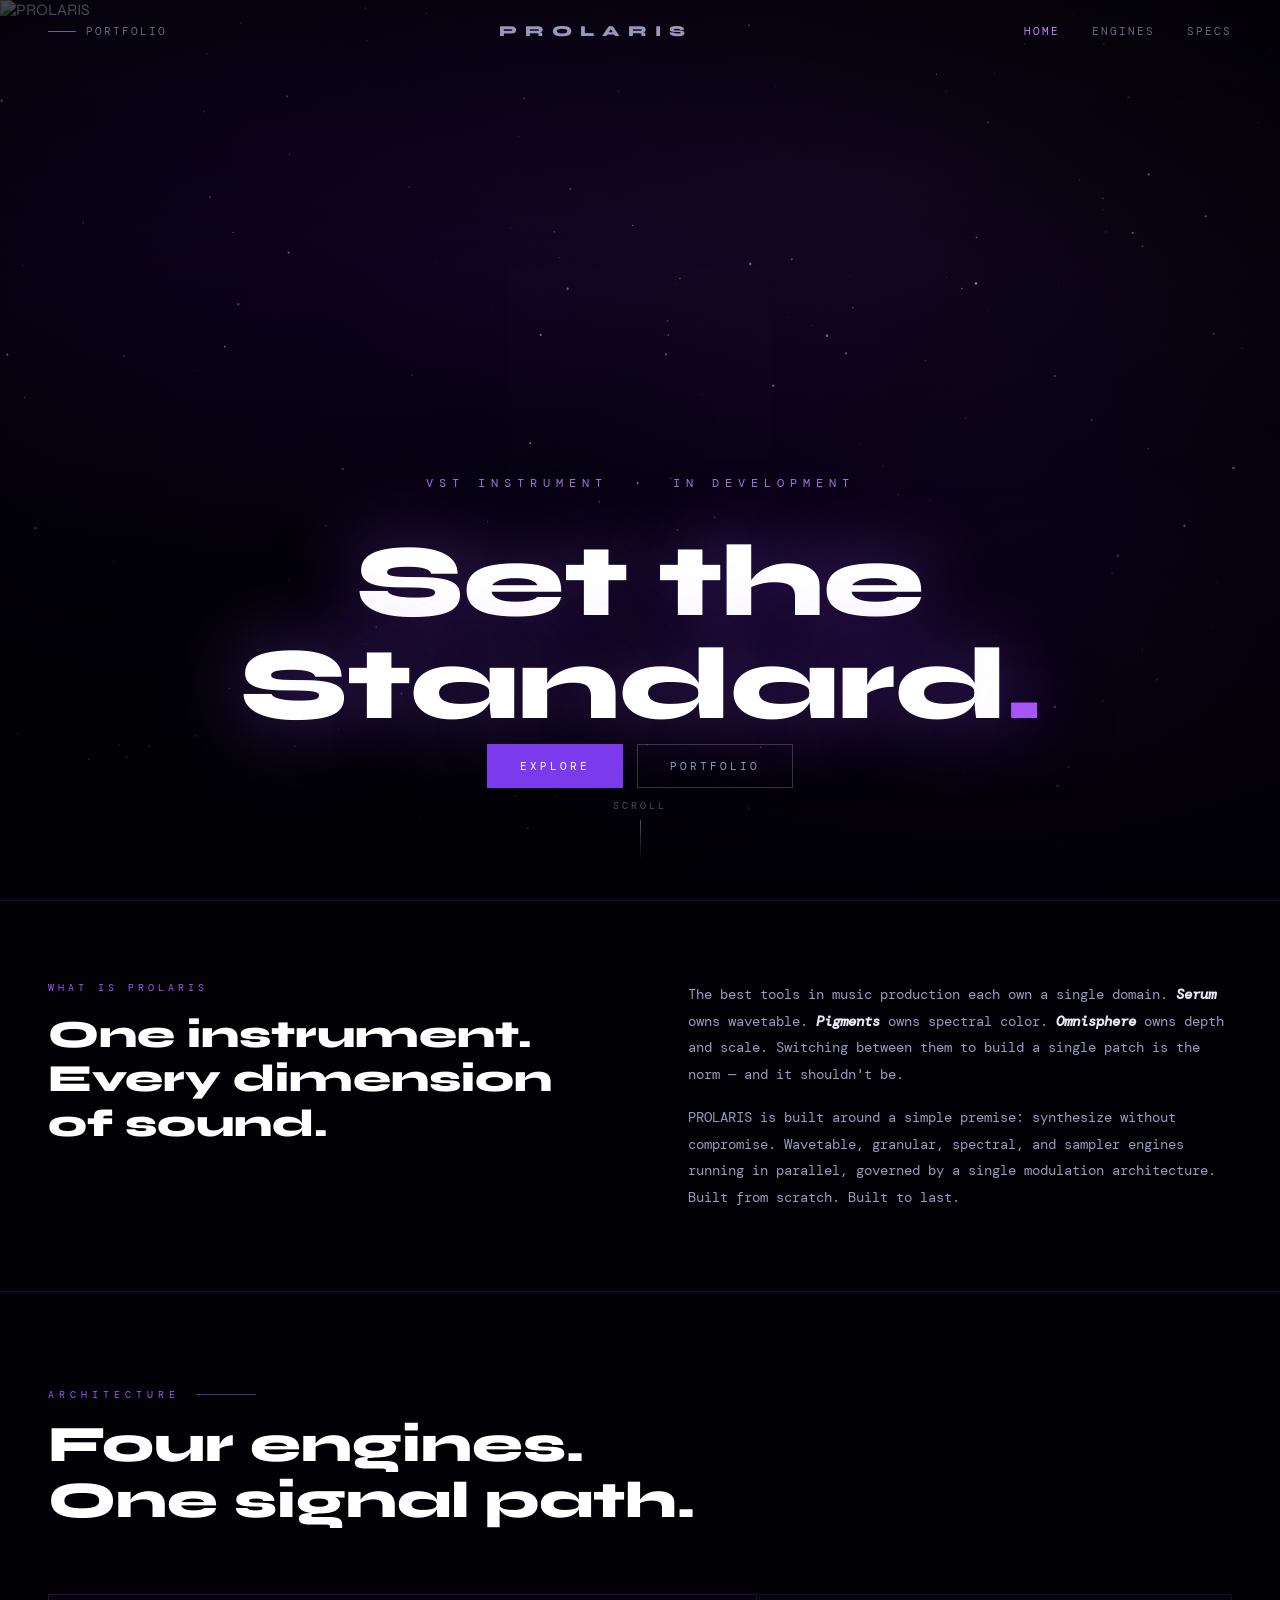
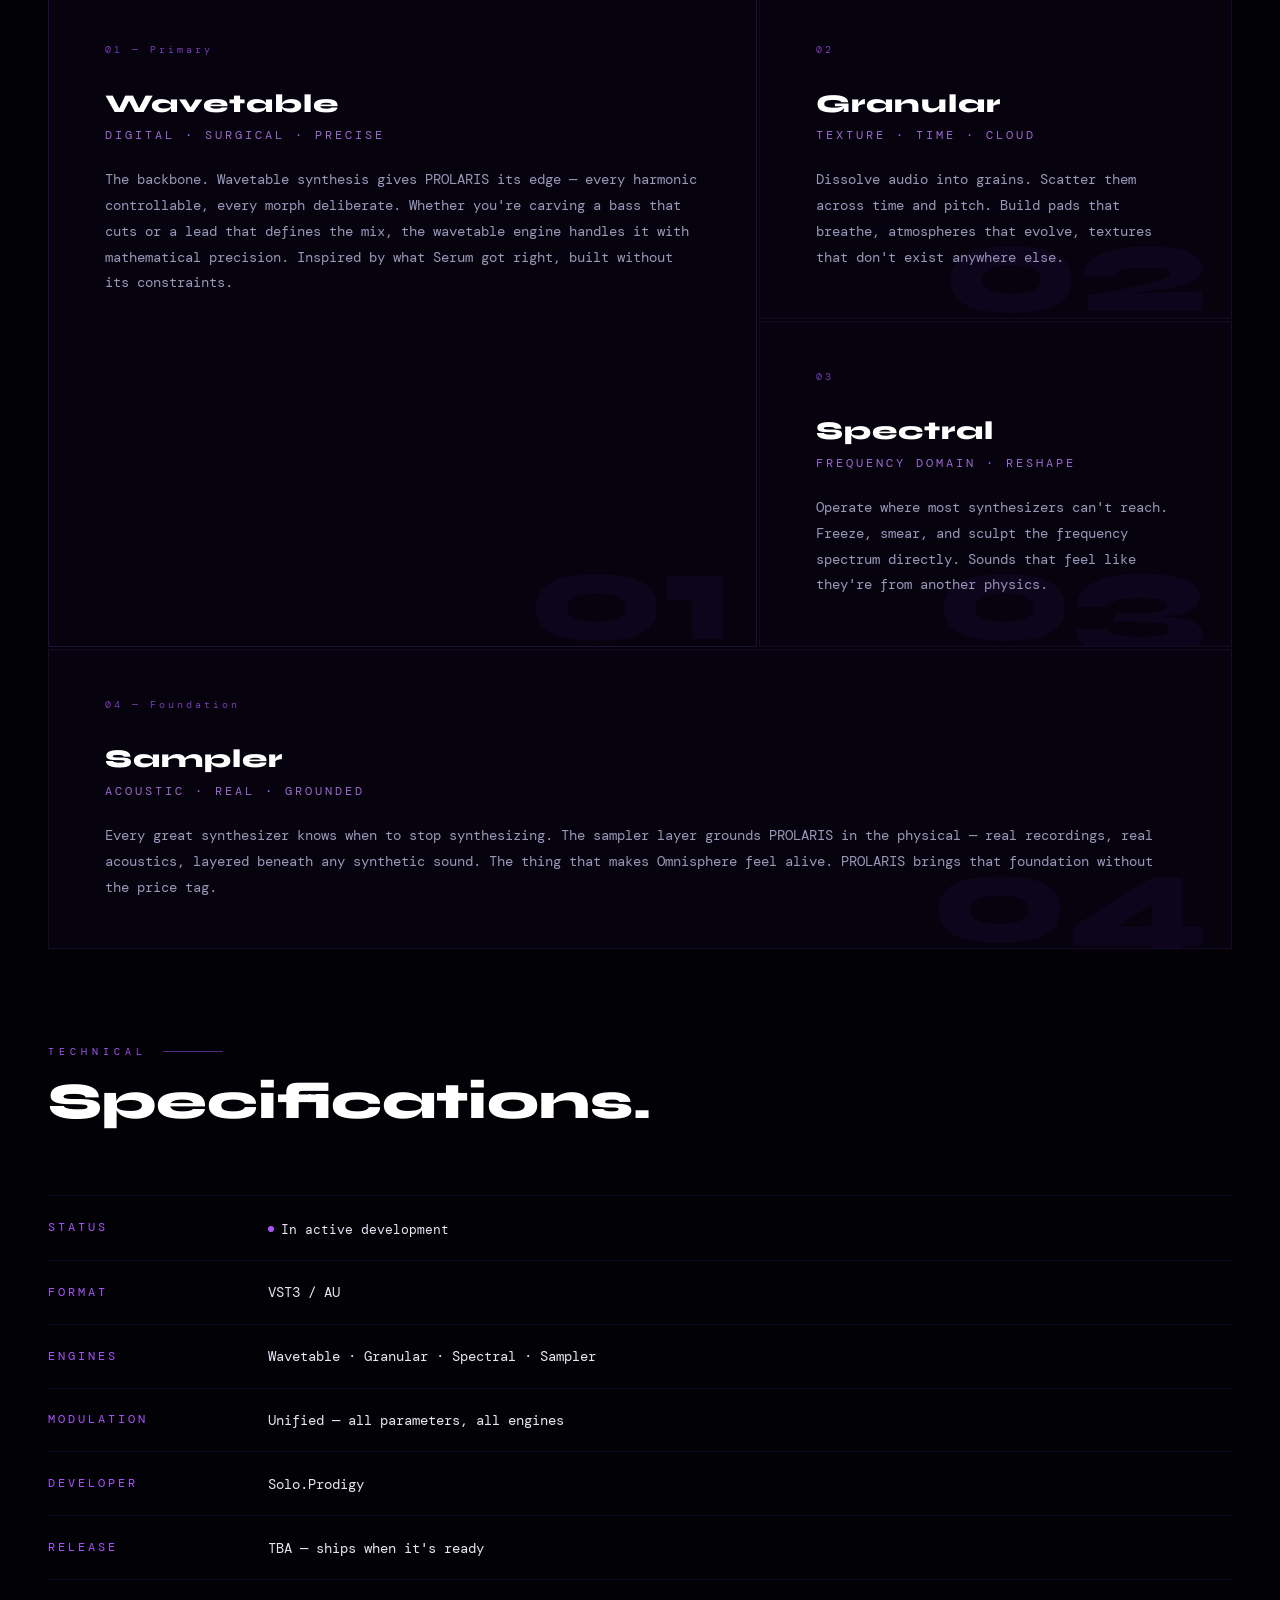
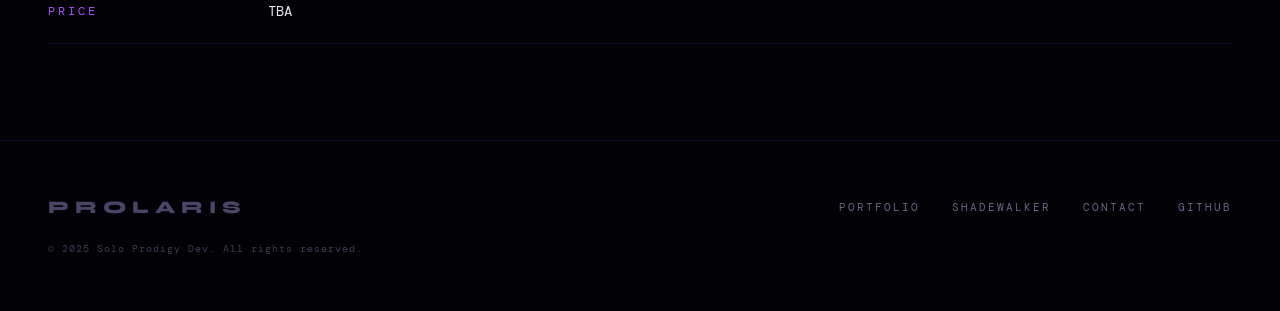
==== prolaris/index.html @ ad8fd1d8 "Create index.html" ====
<!DOCTYPE html>
<html lang="en">
<head>
    <meta charset="UTF-8">
    <meta name="viewport" content="width=device-width, initial-scale=1.0">
    <title>PROLARIS – Set the Standard.</title>
    <link rel="icon" type="image/png" href="splash.png">
    <link rel="preconnect" href="https://fonts.googleapis.com">
    <link rel="preconnect" href="https://fonts.gstatic.com" crossorigin>
    <link href="https://fonts.googleapis.com/css2?family=Syne:wght@400;600;700;800&family=DM+Mono:ital,wght@0,400;0,500;1,400&display=swap" rel="stylesheet">
    <style>
        :root {
            --void:     #020106;
            --chrome:   #d4d4e8;
            --chrome-2: #9898b8;
            --purple:   #7c3aed;
            --purple-hi:#a855f7;
            --flare:    #c084fc;
            --dim:      #4a4466;
            --text:     #e8e4f4;
            --muted:    #6b6488;
        }
        * { margin: 0; padding: 0; box-sizing: border-box; }
        html { scroll-behavior: smooth; }
        body {
            background: var(--void);
            color: var(--text);
            font-family: 'Syne', sans-serif;
            overflow-x: hidden;
            cursor: crosshair;
        }
        a, button { cursor: pointer; }

        #bg-canvas { position: fixed; inset: 0; z-index: 0; pointer-events: none; }

        .void-nebula {
            position: fixed; inset: 0; z-index: 0; pointer-events: none;
            background:
                radial-gradient(ellipse 60% 50% at 20% 15%, rgba(90,20,180,0.18) 0%, transparent 100%),
                radial-gradient(ellipse 40% 60% at 80% 80%, rgba(110,30,200,0.14) 0%, transparent 100%),
                radial-gradient(ellipse 80% 40% at 50% 50%, rgba(40,10,100,0.08) 0%, transparent 100%),
                radial-gradient(ellipse 50% 35% at 70% 20%, rgba(180,80,255,0.10) 0%, transparent 100%);
            animation: voidShift 30s ease-in-out infinite alternate;
        }
        @keyframes voidShift {
            0%   { opacity: 0.7; transform: scale(1); }
            100% { opacity: 1;   transform: scale(1.04); }
        }

        .grain {
            position: fixed; inset: 0; z-index: 0; pointer-events: none; opacity: 0.025;
            background-image: repeating-linear-gradient(0deg, rgba(255,255,255,0.04) 0px, rgba(255,255,255,0.04) 1px, transparent 1px, transparent 3px);
        }

        .content { position: relative; z-index: 1; }

        /* NAV */
        nav {
            position: fixed; top: 0; left: 0; right: 0; z-index: 1000;
            border-bottom: 1px solid transparent;
            transition: border-color 0.4s, background 0.4s;
        }
        nav.scrolled {
            background: rgba(2,1,6,0.96);
            border-color: rgba(124,58,237,0.2);
            backdrop-filter: blur(20px);
        }
        .nav-inner {
            max-width: 1400px; margin: 0 auto; padding: 22px 48px;
            display: flex; justify-content: space-between; align-items: center;
        }
        .nav-back {
            font-family: 'DM Mono', monospace; font-size: 11px;
            letter-spacing: 2px; text-transform: uppercase;
            color: var(--muted); text-decoration: none;
            display: flex; align-items: center; gap: 10px; transition: color 0.3s;
        }
        .nav-back::before { content: ''; width: 28px; height: 1px; background: currentColor; transition: width 0.3s; }
        .nav-back:hover { color: var(--chrome); }
        .nav-back:hover::before { width: 40px; }
        .nav-wordmark {
            font-family: 'Syne', sans-serif; font-size: 0.95rem; font-weight: 800;
            letter-spacing: 8px; text-transform: uppercase; color: var(--chrome-2);
        }
        .nav-links { display: flex; gap: 2rem; }
        .nav-links a {
            font-family: 'DM Mono', monospace; font-size: 11px; letter-spacing: 2px;
            text-transform: uppercase; color: var(--muted); text-decoration: none; transition: color 0.3s;
        }
        .nav-links a:hover, .nav-links a.active { color: var(--flare); }

        /* HERO */
        #home {
            min-height: 100vh; position: relative;
            display: flex; flex-direction: column;
            align-items: center; justify-content: flex-end;
            overflow: hidden; padding-bottom: 7rem;
        }
        .hero-bg { position: absolute; inset: 0; z-index: 1; }
        .hero-bg img {
            width: 100%; height: 100%;
            object-fit: cover; object-position: center 30%;
            opacity: 0.88; animation: heroBreathe 10s ease-in-out infinite;
        }
        @keyframes heroBreathe {
            0%, 100% { transform: scale(1); }
            50%       { transform: scale(1.025); }
        }
        .hero-vignette {
            position: absolute; inset: 0; z-index: 2;
            background:
                linear-gradient(to bottom, rgba(2,1,6,0.55) 0%, transparent 30%, transparent 55%, rgba(2,1,6,0.98) 100%),
                linear-gradient(to right, rgba(2,1,6,0.3) 0%, transparent 40%, transparent 60%, rgba(2,1,6,0.3) 100%);
        }
        .hero-text {
            position: relative; z-index: 3;
            text-align: center; width: 100%; padding: 0 40px;
        }
        .hero-slogan {
            font-size: clamp(3.5rem, 8vw, 7.5rem);
            font-weight: 800; letter-spacing: -1px; line-height: 1;
            color: #fff; margin-bottom: 0.5rem;
            text-shadow: 0 0 80px rgba(160,80,255,0.5);
        }
        .hero-slogan .period { color: var(--purple-hi); }
        .hero-sub {
            font-family: 'DM Mono', monospace; font-size: 0.78rem;
            letter-spacing: 6px; color: var(--flare); text-transform: uppercase;
            margin-bottom: 2.5rem; opacity: 0.85;
        }
        .hero-cta-row { display: flex; gap: 14px; justify-content: center; }
        .cta {
            font-family: 'DM Mono', monospace; font-size: 11px;
            letter-spacing: 3px; text-transform: uppercase; text-decoration: none;
            padding: 14px 32px; border: 1px solid; transition: all 0.3s ease; display: inline-block;
        }
        .cta-primary { background: var(--purple); border-color: var(--purple); color: #fff; }
        .cta-primary:hover {
            background: var(--purple-hi); border-color: var(--purple-hi);
            box-shadow: 0 0 40px rgba(168,85,247,0.5); transform: translateY(-2px);
        }
        .cta-ghost { background: transparent; border-color: rgba(255,255,255,0.2); color: var(--chrome-2); }
        .cta-ghost:hover { border-color: var(--flare); color: var(--flare); transform: translateY(-2px); }

        .scroll-hint {
            position: absolute; bottom: 2.5rem; left: 50%; transform: translateX(-50%);
            z-index: 3; display: flex; flex-direction: column; align-items: center; gap: 8px;
            cursor: pointer; opacity: 0.5; transition: opacity 0.3s;
        }
        .scroll-hint:hover { opacity: 0.9; }
        .scroll-hint span {
            font-family: 'DM Mono', monospace; font-size: 10px;
            letter-spacing: 3px; text-transform: uppercase; color: var(--chrome-2);
        }
        .scroll-line {
            width: 1px; height: 40px;
            background: linear-gradient(to bottom, var(--flare), transparent);
            animation: scrollDrop 2s ease-in-out infinite;
        }
        @keyframes scrollDrop {
            0%   { transform: scaleY(0); transform-origin: top; opacity: 1; }
            50%  { transform: scaleY(1); transform-origin: top; opacity: 1; }
            51%  { transform-origin: bottom; }
            100% { transform: scaleY(0); transform-origin: bottom; opacity: 0; }
        }

        /* INTRO */
        .intro-strip {
            border-top: 1px solid rgba(124,58,237,0.2);
            border-bottom: 1px solid rgba(124,58,237,0.2);
            padding: 5rem 48px;
            display: grid; grid-template-columns: 1fr 1fr; gap: 6rem;
            max-width: 1400px; margin: 0 auto;
        }
        .intro-label {
            font-family: 'DM Mono', monospace; font-size: 10px;
            letter-spacing: 4px; text-transform: uppercase; color: var(--purple-hi); margin-bottom: 1.2rem;
        }
        .intro-heading { font-size: 2.4rem; font-weight: 800; line-height: 1.15; color: #fff; margin-bottom: 1.5rem; }
        .intro-body { font-family: 'DM Mono', monospace; font-size: 0.88rem; line-height: 1.9; color: var(--chrome-2); }
        .intro-body + .intro-body { margin-top: 1rem; }
        .intro-body strong { color: var(--text); font-style: italic; }

        /* ENGINES */
        #engines { padding: 6rem 48px; max-width: 1400px; margin: 0 auto; }

        .section-eyebrow {
            font-family: 'DM Mono', monospace; font-size: 10px; letter-spacing: 5px;
            text-transform: uppercase; color: var(--purple-hi); margin-bottom: 1rem;
            display: flex; align-items: center; gap: 1rem;
        }
        .section-eyebrow::after {
            content: ''; flex: 1; max-width: 60px; height: 1px; background: var(--purple-hi); opacity: 0.5;
        }
        .section-big-title {
            font-size: clamp(2rem, 4vw, 3.5rem); font-weight: 800;
            color: #fff; margin-bottom: 4rem; line-height: 1.1;
        }

        .engines-layout {
            display: grid;
            grid-template-columns: 1.5fr 1fr;
            grid-template-rows: auto auto;
            gap: 2px;
        }
        .engine-card {
            background: rgba(10,5,22,0.6);
            border: 1px solid rgba(124,58,237,0.12);
            padding: 3rem 3.5rem; position: relative; overflow: hidden;
            transition: border-color 0.4s, background 0.4s;
        }
        .engine-card::before {
            content: ''; position: absolute; bottom: 0; left: 0;
            width: 0; height: 2px;
            background: linear-gradient(90deg, var(--purple), var(--flare));
            transition: width 0.5s ease;
        }
        .engine-card:hover::before { width: 100%; }
        .engine-card:hover { border-color: rgba(124,58,237,0.35); background: rgba(18,8,40,0.75); }
        .engine-card.span-2 { grid-column: span 2; }
        .engine-card.featured { grid-row: span 2; border-color: rgba(124,58,237,0.22); }
        .engine-num {
            font-family: 'DM Mono', monospace; font-size: 0.65rem; letter-spacing: 3px;
            color: var(--purple-hi); margin-bottom: 2rem; opacity: 0.7;
        }
        .engine-name { font-size: 1.6rem; font-weight: 800; color: #fff; margin-bottom: 0.6rem; letter-spacing: 1px; }
        .engine-type {
            font-family: 'DM Mono', monospace; font-size: 0.72rem; letter-spacing: 3px;
            text-transform: uppercase; color: var(--flare); margin-bottom: 1.5rem; opacity: 0.8;
        }
        .engine-desc { font-family: 'DM Mono', monospace; font-size: 0.85rem; line-height: 1.9; color: var(--chrome-2); }
        .engine-big-num {
            position: absolute; bottom: -1rem; right: 1.5rem;
            font-size: 8rem; font-weight: 800; color: rgba(124,58,237,0.06);
            line-height: 1; pointer-events: none; user-select: none;
        }

        /* SPECS */
        .spec-section { padding: 0 48px 6rem; max-width: 1400px; margin: 0 auto; }
        .spec-table { width: 100%; border-collapse: collapse; margin-top: 3rem; }
        .spec-table tr {
            border-bottom: 1px solid rgba(124,58,237,0.12);
            transition: background 0.2s;
        }
        .spec-table tr:first-child { border-top: 1px solid rgba(124,58,237,0.12); }
        .spec-table tr:hover { background: rgba(124,58,237,0.05); }
        .spec-table td { padding: 1.4rem 0; vertical-align: middle; }
        .spec-table td:first-child {
            font-family: 'DM Mono', monospace; font-size: 0.72rem;
            letter-spacing: 3px; text-transform: uppercase; color: var(--purple-hi); width: 220px;
        }
        .spec-table td:last-child { font-family: 'DM Mono', monospace; font-size: 0.88rem; color: var(--text); }
        .status-badge { display: inline-flex; align-items: center; gap: 7px; font-family: 'DM Mono', monospace; font-size: 0.82rem; }
        .status-dot {
            width: 6px; height: 6px; border-radius: 50%; background: var(--purple-hi);
            animation: statusPulse 2s ease-in-out infinite;
        }
        @keyframes statusPulse {
            0%, 100% { opacity: 1; box-shadow: 0 0 0 0 rgba(168,85,247,0.6); }
            50%       { opacity: 0.7; box-shadow: 0 0 0 5px rgba(168,85,247,0); }
        }

        /* FOOTER */
        footer {
            border-top: 1px solid rgba(124,58,237,0.15);
            padding: 3.5rem 48px;
            display: flex; justify-content: space-between; align-items: center;
            flex-wrap: wrap; gap: 1.5rem;
        }
        .footer-left { font-size: 1.1rem; font-weight: 800; letter-spacing: 6px; color: var(--dim); }
        .footer-links { display: flex; gap: 2rem; }
        .footer-links a {
            font-family: 'DM Mono', monospace; font-size: 11px; letter-spacing: 2px;
            text-transform: uppercase; color: var(--muted); text-decoration: none; transition: color 0.3s;
        }
        .footer-links a:hover { color: var(--flare); }
        .footer-copy { font-family: 'DM Mono', monospace; font-size: 10px; letter-spacing: 1px; color: var(--muted); width: 100%; opacity: 0.6; }

        @media (max-width: 900px) {
            .nav-inner { padding: 18px 24px; }
            .intro-strip { grid-template-columns: 1fr; gap: 3rem; padding: 4rem 24px; }
            #engines { padding: 4rem 24px; }
            .engines-layout { grid-template-columns: 1fr; }
            .engine-card.featured { grid-row: auto; }
            .engine-card.span-2 { grid-column: auto; }
            .spec-section { padding: 0 24px 4rem; }
            footer { padding: 2.5rem 24px; flex-direction: column; align-items: flex-start; }
            .hero-text { padding: 0 24px; }
        }
        @media (max-width: 600px) {
            .nav-links { display: none; }
            .hero-slogan { font-size: 2.8rem; }
        }
    </style>
</head>
<body>

<canvas id="bg-canvas"></canvas>
<div class="void-nebula"></div>
<div class="grain"></div>

<div class="content">

    <nav id="nav">
        <div class="nav-inner">
            <a href="../index.html" class="nav-back">Portfolio</a>
            <div class="nav-wordmark">Prolaris</div>
            <div class="nav-links">
                <a href="#home"    class="active" onclick="goTo('home');    return false;">Home</a>
                <a href="#engines"              onclick="goTo('engines'); return false;">Engines</a>
                <a href="#specs"                onclick="goTo('specs');   return false;">Specs</a>
            </div>
        </div>
    </nav>

    <section id="home">
        <div class="hero-bg">
            <img src="splash.png" alt="PROLARIS">
        </div>
        <div class="hero-vignette"></div>
        <div class="hero-text">
            <p class="hero-sub">VST Instrument &nbsp;&middot;&nbsp; In Development</p>
            <h1 class="hero-slogan">Set the Standard<span class="period">.</span></h1>
            <div class="hero-cta-row">
                <a href="#engines" class="cta cta-primary" onclick="goTo('engines'); return false;">Explore</a>
                <a href="../index.html" class="cta cta-ghost">Portfolio</a>
            </div>
        </div>
        <div class="scroll-hint" onclick="goTo('about')">
            <span>Scroll</span>
            <div class="scroll-line"></div>
        </div>
    </section>

    <div id="about">
        <div class="intro-strip">
            <div>
                <div class="intro-label">What is PROLARIS</div>
                <h2 class="intro-heading">One instrument.<br>Every dimension of sound.</h2>
            </div>
            <div>
                <p class="intro-body">
                    The best tools in music production each own a single domain. <strong>Serum</strong> owns wavetable. <strong>Pigments</strong> owns spectral color. <strong>Omnisphere</strong> owns depth and scale. Switching between them to build a single patch is the norm &mdash; and it shouldn't be.
                </p>
                <p class="intro-body">
                    PROLARIS is built around a simple premise: synthesize without compromise. Wavetable, granular, spectral, and sampler engines running in parallel, governed by a single modulation architecture. Built from scratch. Built to last.
                </p>
            </div>
        </div>
    </div>

    <section id="engines">
        <div class="section-eyebrow">Architecture</div>
        <h2 class="section-big-title">Four engines.<br>One signal path.</h2>
        <div class="engines-layout">
            <div class="engine-card featured">
                <div class="engine-num">01 &mdash; Primary</div>
                <div class="engine-name">Wavetable</div>
                <div class="engine-type">Digital &middot; Surgical &middot; Precise</div>
                <p class="engine-desc">The backbone. Wavetable synthesis gives PROLARIS its edge &mdash; every harmonic controllable, every morph deliberate. Whether you're carving a bass that cuts or a lead that defines the mix, the wavetable engine handles it with mathematical precision. Inspired by what Serum got right, built without its constraints.</p>
                <div class="engine-big-num">01</div>
            </div>
            <div class="engine-card">
                <div class="engine-num">02</div>
                <div class="engine-name">Granular</div>
                <div class="engine-type">Texture &middot; Time &middot; Cloud</div>
                <p class="engine-desc">Dissolve audio into grains. Scatter them across time and pitch. Build pads that breathe, atmospheres that evolve, textures that don't exist anywhere else.</p>
                <div class="engine-big-num">02</div>
            </div>
            <div class="engine-card">
                <div class="engine-num">03</div>
                <div class="engine-name">Spectral</div>
                <div class="engine-type">Frequency Domain &middot; Reshape</div>
                <p class="engine-desc">Operate where most synthesizers can't reach. Freeze, smear, and sculpt the frequency spectrum directly. Sounds that feel like they're from another physics.</p>
                <div class="engine-big-num">03</div>
            </div>
            <div class="engine-card span-2">
                <div class="engine-num">04 &mdash; Foundation</div>
                <div class="engine-name">Sampler</div>
                <div class="engine-type">Acoustic &middot; Real &middot; Grounded</div>
                <p class="engine-desc">Every great synthesizer knows when to stop synthesizing. The sampler layer grounds PROLARIS in the physical &mdash; real recordings, real acoustics, layered beneath any synthetic sound. The thing that makes Omnisphere feel alive. PROLARIS brings that foundation without the price tag.</p>
                <div class="engine-big-num">04</div>
            </div>
        </div>
    </section>

    <section id="specs">
        <div class="spec-section">
            <div class="section-eyebrow">Technical</div>
            <h2 class="section-big-title">Specifications.</h2>
            <table class="spec-table">
                <tr><td>Status</td><td><div class="status-badge"><div class="status-dot"></div>In active development</div></td></tr>
                <tr><td>Format</td><td>VST3 / AU</td></tr>
                <tr><td>Engines</td><td>Wavetable &middot; Granular &middot; Spectral &middot; Sampler</td></tr>
                <tr><td>Modulation</td><td>Unified &mdash; all parameters, all engines</td></tr>
                <tr><td>Developer</td><td>Solo.Prodigy</td></tr>
                <tr><td>Release</td><td>TBA &mdash; ships when it's ready</td></tr>
                <tr><td>Price</td><td>TBA</td></tr>
            </table>
        </div>
    </section>

    <footer>
        <div class="footer-left">PROLARIS</div>
        <div class="footer-links">
            <a href="../index.html">Portfolio</a>
            <a href="../shadewalker">Shadewalker</a>
            <a href="https://beacons.ai/soloprodigy" target="_blank">Contact</a>
            <a href="https://github.com/soloprodigydev" target="_blank">GitHub</a>
        </div>
        <div class="footer-copy">&copy; 2025 Solo Prodigy Dev. All rights reserved.</div>
    </footer>

</div>

<script>
    const canvas = document.getElementById('bg-canvas');
    const ctx = canvas.getContext('2d');
    function resize() { canvas.width = window.innerWidth; canvas.height = window.innerHeight; }
    resize();
    window.addEventListener('resize', resize);

    const STARS = Array.from({ length: 220 }, () => ({
        x: Math.random(), y: Math.random(),
        r: Math.random() * 1.2 + 0.15,
        a: Math.random() * 0.6 + 0.05,
        da: (Math.random() * 0.002 + 0.0008) * (Math.random() > 0.5 ? 1 : -1),
        vy: Math.random() * 0.00006 + 0.00001,
        tint: Math.random() > 0.8
    }));

    (function tick() {
        ctx.clearRect(0, 0, canvas.width, canvas.height);
        STARS.forEach(s => {
            s.y -= s.vy;
            s.a += s.da;
            if (s.a > 0.75) s.da = -Math.abs(s.da);
            if (s.a < 0.03) s.da =  Math.abs(s.da);
            if (s.y < 0) { s.y = 1; s.x = Math.random(); }
            ctx.beginPath();
            ctx.arc(s.x * canvas.width, s.y * canvas.height, s.r, 0, Math.PI * 2);
            ctx.fillStyle = s.tint ? `rgba(192,132,252,${s.a})` : `rgba(230,225,255,${s.a})`;
            ctx.fill();
        });
        requestAnimationFrame(tick);
    })();

    window.addEventListener('scroll', () => {
        document.getElementById('nav').classList.toggle('scrolled', window.scrollY > 60);
        ['home','engines','specs'].forEach(id => {
            const el = document.getElementById(id);
            if (!el) return;
            const top = el.offsetTop - 120;
            if (window.scrollY >= top && window.scrollY < top + el.offsetHeight) {
                document.querySelectorAll('.nav-links a').forEach(a => {
                    a.classList.toggle('active', a.getAttribute('href') === '#' + id);
                });
            }
        });
    });

    function goTo(id) {
        const el = document.getElementById(id);
        if (el) el.scrollIntoView({ behavior: 'smooth', block: 'start' });
    }
</script>
</body>
</html>
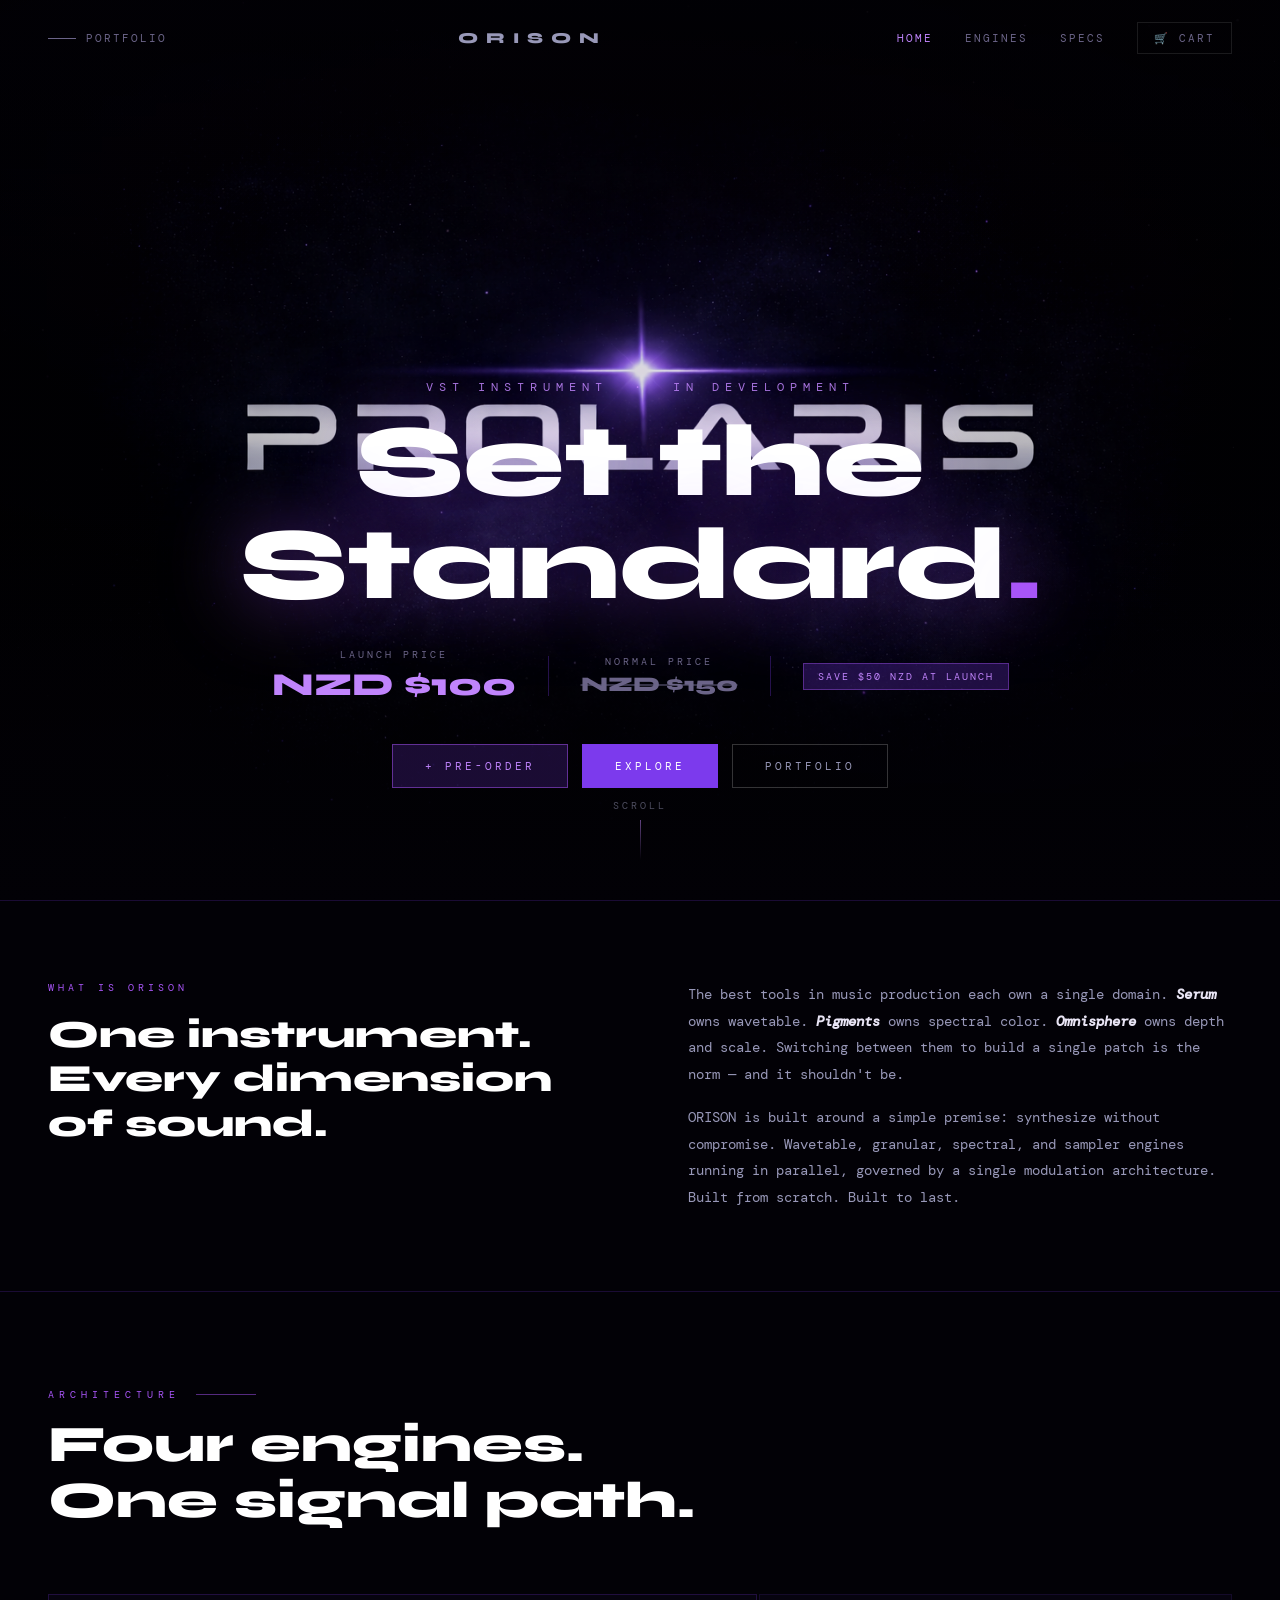
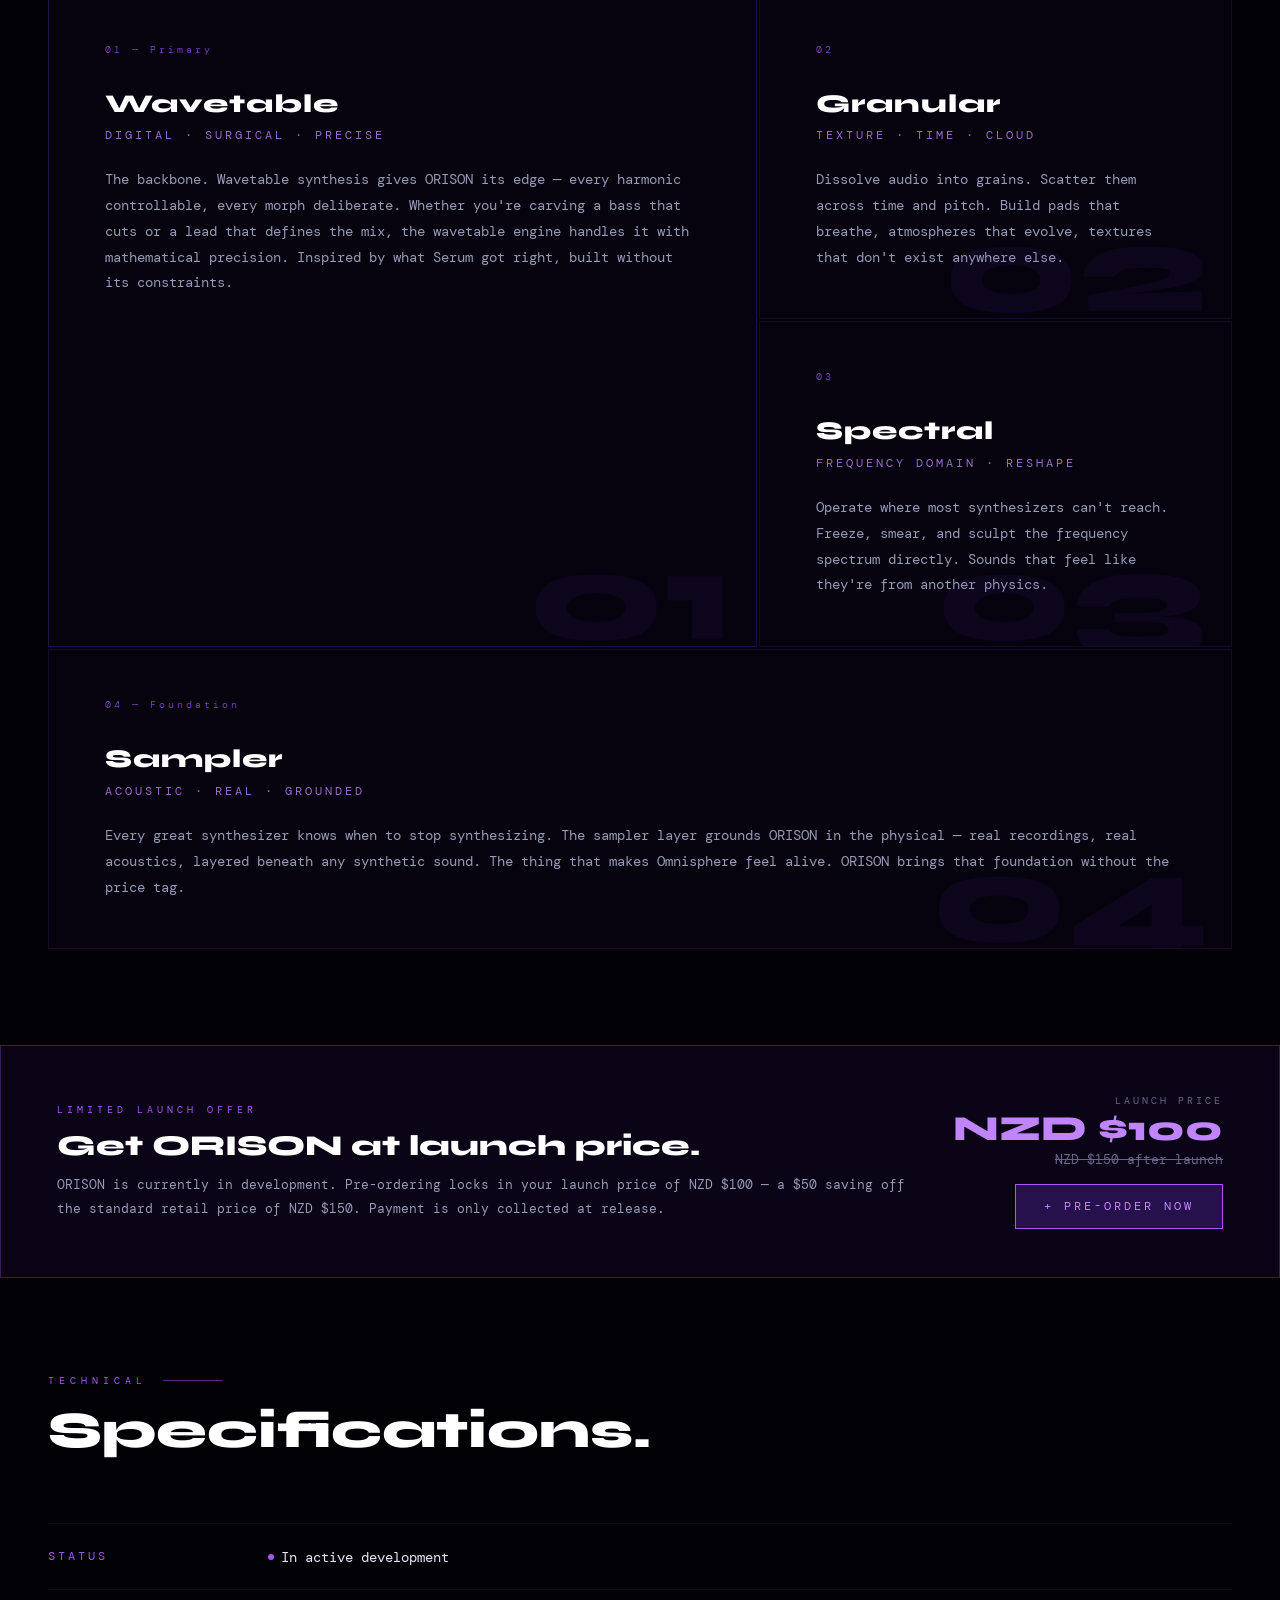
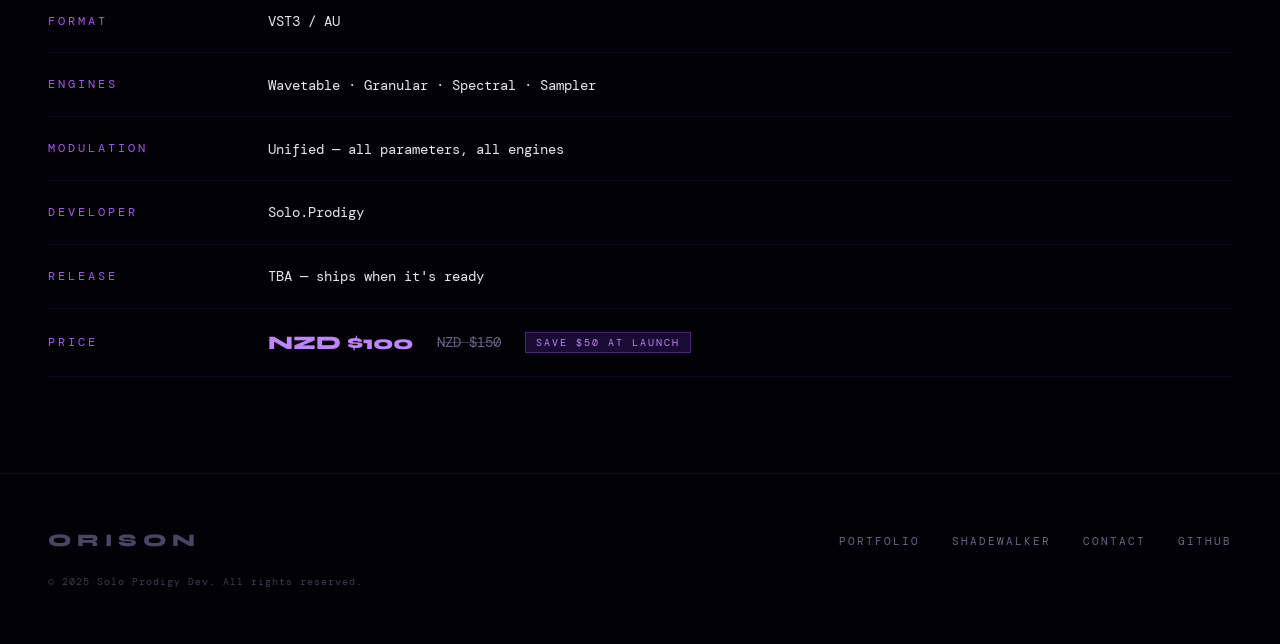
==== commit fe36a021: "Update index.html" ====
--- a/prolaris/index.html
+++ b/prolaris/index.html
@@ -3,7 +3,7 @@
 <head>
     <meta charset="UTF-8">
     <meta name="viewport" content="width=device-width, initial-scale=1.0">
-    <title>PROLARIS – Set the Standard.</title>
+    <title>ORISON – Set the Standard.</title>
     <link rel="icon" type="image/png" href="splash.png">
     <link rel="preconnect" href="https://fonts.googleapis.com">
     <link rel="preconnect" href="https://fonts.gstatic.com" crossorigin>
@@ -54,7 +54,7 @@
 
         .content { position: relative; z-index: 1; }
 
-        /* NAV */
+        /* ── NAV ── */
         nav {
             position: fixed; top: 0; left: 0; right: 0; z-index: 1000;
             border-bottom: 1px solid transparent;
@@ -82,6 +82,7 @@
             font-family: 'Syne', sans-serif; font-size: 0.95rem; font-weight: 800;
             letter-spacing: 8px; text-transform: uppercase; color: var(--chrome-2);
         }
+        .nav-right { display: flex; align-items: center; gap: 2rem; }
         .nav-links { display: flex; gap: 2rem; }
         .nav-links a {
             font-family: 'DM Mono', monospace; font-size: 11px; letter-spacing: 2px;
@@ -89,7 +90,153 @@
         }
         .nav-links a:hover, .nav-links a.active { color: var(--flare); }
 
-        /* HERO */
+        /* ── Cart button nav ── */
+        .nav-cart-btn {
+            font-family: 'DM Mono', monospace; font-size: 11px; letter-spacing: 2px;
+            text-transform: uppercase; color: var(--muted);
+            background: transparent; border: 1px solid rgba(255,255,255,0.1);
+            padding: 8px 16px; transition: all 0.3s; position: relative;
+            display: flex; align-items: center; gap: 7px;
+        }
+        .nav-cart-btn:hover { border-color: var(--flare); color: var(--flare); }
+        .nav-cart-badge {
+            position: absolute; top: -7px; right: -7px;
+            width: 17px; height: 17px; border-radius: 50%;
+            background: var(--purple-hi); font-size: 0.6rem; font-weight: 700;
+            display: none; align-items: center; justify-content: center; color: #fff;
+        }
+        .nav-cart-badge.visible { display: flex; }
+
+        /* ── Cart Overlay + Drawer ── */
+        .cart-overlay {
+            position: fixed; inset: 0; background: rgba(0,0,0,0.65);
+            z-index: 2000; opacity: 0; pointer-events: none;
+            transition: opacity 0.35s; backdrop-filter: blur(6px);
+        }
+        .cart-overlay.open { opacity: 1; pointer-events: all; }
+
+        .cart-drawer {
+            position: fixed; top: 0; right: 0;
+            width: 440px; max-width: 100vw; height: 100%;
+            background: #0a0510; border-left: 1px solid rgba(124,58,237,0.2);
+            z-index: 2001; transform: translateX(100%);
+            transition: transform 0.4s cubic-bezier(0.4,0,0.2,1);
+            display: flex; flex-direction: column;
+        }
+        .cart-drawer.open { transform: translateX(0); }
+
+        .cart-head {
+            padding: 1.8rem 2rem; border-bottom: 1px solid rgba(124,58,237,0.15);
+            display: flex; justify-content: space-between; align-items: center;
+        }
+        .cart-head h2 {
+            font-family: 'Syne', sans-serif; font-size: 1rem; font-weight: 800;
+            letter-spacing: 5px; text-transform: uppercase; color: var(--chrome);
+        }
+        .cart-close {
+            background: none; border: none; color: var(--muted);
+            font-size: 1.4rem; line-height: 1; transition: color 0.2s;
+        }
+        .cart-close:hover { color: var(--chrome); }
+
+        .cart-body { flex: 1; overflow-y: auto; padding: 1.5rem 2rem; }
+        .cart-body::-webkit-scrollbar { width: 3px; }
+        .cart-body::-webkit-scrollbar-thumb { background: rgba(124,58,237,0.3); }
+
+        .cart-empty {
+            display: flex; flex-direction: column; align-items: center;
+            justify-content: center; height: 220px; gap: 1rem;
+            color: var(--muted); font-family: 'DM Mono', monospace;
+            font-size: 0.75rem; letter-spacing: 2px; text-align: center;
+        }
+        .cart-empty-icon { font-size: 2.2rem; opacity: 0.25; }
+
+        .cart-item {
+            display: grid; grid-template-columns: 70px 1fr;
+            gap: 1.2rem; padding: 1.4rem 0;
+            border-bottom: 1px solid rgba(124,58,237,0.1);
+        }
+        .cart-item-thumb {
+            width: 70px; height: 52px;
+            background: linear-gradient(135deg, #120830, #050210);
+            border: 1px solid rgba(160,80,255,0.2);
+            overflow: hidden; display: flex; align-items: center; justify-content: center;
+        }
+        .cart-item-thumb img { width: 100%; height: 100%; object-fit: cover; opacity: 0.85; }
+        .cart-item-thumb span {
+            font-family: 'Syne', sans-serif; font-size: 0.55rem;
+            letter-spacing: 3px; color: rgba(180,120,255,0.5);
+        }
+        .cart-item-top { display: flex; justify-content: space-between; align-items: flex-start; margin-bottom: 0.3rem; }
+        .cart-item-name {
+            font-family: 'Syne', sans-serif; font-size: 0.9rem; font-weight: 800;
+            letter-spacing: 2px; color: var(--chrome);
+        }
+        .cart-item-price { font-family: 'DM Mono', monospace; font-size: 0.85rem; color: var(--text); white-space: nowrap; }
+        .cart-item-tier {
+            font-family: 'DM Mono', monospace; font-size: 0.68rem;
+            letter-spacing: 2px; color: var(--flare); margin-bottom: 0.6rem;
+        }
+        .cart-item-remove {
+            background: none; border: none; padding: 0;
+            font-family: 'DM Mono', monospace; font-size: 0.65rem;
+            letter-spacing: 2px; color: var(--muted); transition: color 0.2s;
+        }
+        .cart-item-remove:hover { color: #ff6b6b; }
+
+        /* pricing tiers inside cart */
+        .tier-switcher {
+            display: flex; gap: 8px; margin-top: 0.5rem;
+        }
+        .tier-btn {
+            flex: 1; padding: 7px 4px; font-family: 'DM Mono', monospace;
+            font-size: 0.62rem; letter-spacing: 1.5px; text-transform: uppercase;
+            background: transparent; border: 1px solid rgba(124,58,237,0.25); color: var(--muted);
+            transition: all 0.25s;
+        }
+        .tier-btn.active {
+            background: rgba(124,58,237,0.25); border-color: var(--purple-hi); color: var(--flare);
+        }
+        .tier-btn:hover:not(.active) { border-color: rgba(124,58,237,0.5); color: var(--chrome-2); }
+
+        .cart-note {
+            margin-top: 1.2rem; padding: 1rem 1.2rem;
+            background: rgba(124,58,237,0.07); border: 1px solid rgba(124,58,237,0.18);
+            font-family: 'DM Mono', monospace; font-size: 0.72rem; line-height: 1.8;
+            color: rgba(192,132,252,0.7); letter-spacing: 0.5px;
+        }
+
+        .cart-foot {
+            padding: 1.5rem 2rem; border-top: 1px solid rgba(124,58,237,0.15);
+        }
+        .cart-total-row {
+            display: flex; justify-content: space-between; align-items: baseline; margin-bottom: 1.2rem;
+        }
+        .cart-total-label {
+            font-family: 'DM Mono', monospace; font-size: 0.7rem;
+            letter-spacing: 3px; text-transform: uppercase; color: var(--muted);
+        }
+        .cart-total-price {
+            font-family: 'Syne', sans-serif; font-size: 1.3rem;
+            font-weight: 800; color: var(--chrome);
+        }
+        .cart-checkout {
+            width: 100%; padding: 1rem; border: none;
+            background: linear-gradient(135deg, var(--purple), var(--purple-hi));
+            font-family: 'DM Mono', monospace; font-size: 0.75rem;
+            letter-spacing: 3px; text-transform: uppercase; color: #fff;
+            transition: all 0.3s;
+        }
+        .cart-checkout:hover {
+            background: linear-gradient(135deg, var(--purple-hi), var(--flare));
+            box-shadow: 0 8px 30px rgba(168,85,247,0.5); transform: translateY(-2px);
+        }
+        .cart-checkout:disabled {
+            background: rgba(60,50,80,0.4); color: var(--muted);
+            transform: none; box-shadow: none;
+        }
+
+        /* ── HERO ── */
         #home {
             min-height: 100vh; position: relative;
             display: flex; flex-direction: column;
@@ -103,8 +250,8 @@
             opacity: 0.88; animation: heroBreathe 10s ease-in-out infinite;
         }
         @keyframes heroBreathe {
-            0%, 100% { transform: scale(1); }
-            50%       { transform: scale(1.025); }
+            0%,100% { transform: scale(1); }
+            50%      { transform: scale(1.025); }
         }
         .hero-vignette {
             position: absolute; inset: 0; z-index: 2;
@@ -116,23 +263,49 @@
             position: relative; z-index: 3;
             text-align: center; width: 100%; padding: 0 40px;
         }
+        .hero-sub {
+            font-family: 'DM Mono', monospace; font-size: 0.78rem;
+            letter-spacing: 6px; color: var(--flare); text-transform: uppercase;
+            margin-bottom: 1rem; opacity: 0.85;
+        }
         .hero-slogan {
             font-size: clamp(3.5rem, 8vw, 7.5rem);
             font-weight: 800; letter-spacing: -1px; line-height: 1;
-            color: #fff; margin-bottom: 0.5rem;
+            color: #fff; margin-bottom: 2rem;
             text-shadow: 0 0 80px rgba(160,80,255,0.5);
         }
         .hero-slogan .period { color: var(--purple-hi); }
-        .hero-sub {
-            font-family: 'DM Mono', monospace; font-size: 0.78rem;
-            letter-spacing: 6px; color: var(--flare); text-transform: uppercase;
-            margin-bottom: 2.5rem; opacity: 0.85;
-        }
-        .hero-cta-row { display: flex; gap: 14px; justify-content: center; }
+
+        /* pricing hero display */
+        .hero-pricing {
+            display: flex; align-items: center; justify-content: center;
+            gap: 2rem; margin-bottom: 2.5rem; flex-wrap: wrap;
+        }
+        .hero-price-block { text-align: center; }
+        .hero-price-label {
+            font-family: 'DM Mono', monospace; font-size: 0.62rem;
+            letter-spacing: 3px; text-transform: uppercase; color: var(--muted); margin-bottom: 4px;
+        }
+        .hero-price-amount {
+            font-family: 'Syne', sans-serif; font-size: 2rem; font-weight: 800; color: #fff;
+        }
+        .hero-price-amount.launch { color: var(--flare); }
+        .hero-price-amount.normal {
+            color: var(--muted); font-size: 1.3rem;
+            text-decoration: line-through; text-decoration-color: rgba(107,100,136,0.5);
+        }
+        .hero-price-divider { width: 1px; height: 40px; background: rgba(124,58,237,0.3); }
+        .hero-price-save {
+            background: rgba(124,58,237,0.25); border: 1px solid rgba(168,85,247,0.4);
+            padding: 6px 14px; font-family: 'DM Mono', monospace; font-size: 0.65rem;
+            letter-spacing: 2px; color: var(--flare); text-transform: uppercase;
+        }
+
+        .hero-cta-row { display: flex; gap: 14px; justify-content: center; flex-wrap: wrap; }
         .cta {
             font-family: 'DM Mono', monospace; font-size: 11px;
             letter-spacing: 3px; text-transform: uppercase; text-decoration: none;
-            padding: 14px 32px; border: 1px solid; transition: all 0.3s ease; display: inline-block;
+            padding: 14px 32px; border: 1px solid; transition: all 0.3s; display: inline-block;
         }
         .cta-primary { background: var(--purple); border-color: var(--purple); color: #fff; }
         .cta-primary:hover {
@@ -141,11 +314,21 @@
         }
         .cta-ghost { background: transparent; border-color: rgba(255,255,255,0.2); color: var(--chrome-2); }
         .cta-ghost:hover { border-color: var(--flare); color: var(--flare); transform: translateY(-2px); }
+        .cta-cart {
+            background: rgba(124,58,237,0.2); border-color: rgba(168,85,247,0.5); color: var(--flare);
+        }
+        .cta-cart:hover {
+            background: rgba(168,85,247,0.35); border-color: var(--flare); color: #fff;
+            box-shadow: 0 0 30px rgba(168,85,247,0.4); transform: translateY(-2px);
+        }
+        .cta-cart.in-cart {
+            background: rgba(100,200,100,0.15); border-color: rgba(100,200,100,0.4); color: #88dd88;
+        }
 
         .scroll-hint {
             position: absolute; bottom: 2.5rem; left: 50%; transform: translateX(-50%);
             z-index: 3; display: flex; flex-direction: column; align-items: center; gap: 8px;
-            cursor: pointer; opacity: 0.5; transition: opacity 0.3s;
+            opacity: 0.5; transition: opacity 0.3s;
         }
         .scroll-hint:hover { opacity: 0.9; }
         .scroll-hint span {
@@ -164,7 +347,7 @@
             100% { transform: scaleY(0); transform-origin: bottom; opacity: 0; }
         }
 
-        /* INTRO */
+        /* ── INTRO ── */
         .intro-strip {
             border-top: 1px solid rgba(124,58,237,0.2);
             border-bottom: 1px solid rgba(124,58,237,0.2);
@@ -181,7 +364,7 @@
         .intro-body + .intro-body { margin-top: 1rem; }
         .intro-body strong { color: var(--text); font-style: italic; }
 
-        /* ENGINES */
+        /* ── ENGINES ── */
         #engines { padding: 6rem 48px; max-width: 1400px; margin: 0 auto; }
 
         .section-eyebrow {
@@ -235,12 +418,11 @@
             line-height: 1; pointer-events: none; user-select: none;
         }
 
-        /* SPECS */
+        /* ── SPECS ── */
         .spec-section { padding: 0 48px 6rem; max-width: 1400px; margin: 0 auto; }
         .spec-table { width: 100%; border-collapse: collapse; margin-top: 3rem; }
         .spec-table tr {
-            border-bottom: 1px solid rgba(124,58,237,0.12);
-            transition: background 0.2s;
+            border-bottom: 1px solid rgba(124,58,237,0.12); transition: background 0.2s;
         }
         .spec-table tr:first-child { border-top: 1px solid rgba(124,58,237,0.12); }
         .spec-table tr:hover { background: rgba(124,58,237,0.05); }
@@ -250,17 +432,80 @@
             letter-spacing: 3px; text-transform: uppercase; color: var(--purple-hi); width: 220px;
         }
         .spec-table td:last-child { font-family: 'DM Mono', monospace; font-size: 0.88rem; color: var(--text); }
-        .status-badge { display: inline-flex; align-items: center; gap: 7px; font-family: 'DM Mono', monospace; font-size: 0.82rem; }
+        .status-badge { display: inline-flex; align-items: center; gap: 7px; }
         .status-dot {
             width: 6px; height: 6px; border-radius: 50%; background: var(--purple-hi);
             animation: statusPulse 2s ease-in-out infinite;
         }
         @keyframes statusPulse {
-            0%, 100% { opacity: 1; box-shadow: 0 0 0 0 rgba(168,85,247,0.6); }
-            50%       { opacity: 0.7; box-shadow: 0 0 0 5px rgba(168,85,247,0); }
-        }
-
-        /* FOOTER */
+            0%,100% { opacity: 1; box-shadow: 0 0 0 0 rgba(168,85,247,0.6); }
+            50%      { opacity: 0.7; box-shadow: 0 0 0 5px rgba(168,85,247,0); }
+        }
+
+        /* pricing table rows */
+        .price-row { display: flex; align-items: center; gap: 1.5rem; flex-wrap: wrap; }
+        .price-launch {
+            font-family: 'Syne', sans-serif; font-size: 1.2rem; font-weight: 800; color: var(--flare);
+        }
+        .price-normal {
+            font-family: 'DM Mono', monospace; font-size: 0.85rem; color: var(--muted);
+            text-decoration: line-through; text-decoration-color: rgba(107,100,136,0.5);
+        }
+        .price-badge {
+            padding: 3px 10px; background: rgba(124,58,237,0.2);
+            border: 1px solid rgba(168,85,247,0.35);
+            font-size: 0.65rem; letter-spacing: 2px; color: var(--flare); text-transform: uppercase;
+        }
+
+        /* ── PREORDER BANNER ── */
+        .preorder-banner {
+            margin: 0 48px 6rem; max-width: 1304px; margin-left: auto; margin-right: auto;
+            border: 1px solid rgba(168,85,247,0.3);
+            background: rgba(124,58,237,0.07);
+            padding: 3rem 3.5rem;
+            display: grid; grid-template-columns: 1fr auto; gap: 3rem; align-items: center;
+        }
+        .preorder-label {
+            font-family: 'DM Mono', monospace; font-size: 0.65rem;
+            letter-spacing: 4px; text-transform: uppercase; color: var(--purple-hi); margin-bottom: 0.8rem;
+        }
+        .preorder-heading {
+            font-size: 1.8rem; font-weight: 800; color: #fff; margin-bottom: 0.6rem;
+        }
+        .preorder-sub {
+            font-family: 'DM Mono', monospace; font-size: 0.82rem;
+            line-height: 1.8; color: var(--chrome-2);
+        }
+        .preorder-right { display: flex; flex-direction: column; align-items: flex-end; gap: 1rem; }
+        .preorder-price-stack { text-align: right; }
+        .preorder-launch-label {
+            font-family: 'DM Mono', monospace; font-size: 0.6rem;
+            letter-spacing: 3px; text-transform: uppercase; color: var(--muted); margin-bottom: 4px;
+        }
+        .preorder-launch-price {
+            font-family: 'Syne', sans-serif; font-size: 2.2rem; font-weight: 800; color: var(--flare);
+            line-height: 1;
+        }
+        .preorder-normal-price {
+            font-family: 'DM Mono', monospace; font-size: 0.8rem; color: var(--muted);
+            text-decoration: line-through; margin-top: 4px;
+        }
+        .preorder-btn {
+            padding: 14px 28px; border: 1px solid var(--purple-hi);
+            background: rgba(124,58,237,0.25); color: var(--flare);
+            font-family: 'DM Mono', monospace; font-size: 0.72rem;
+            letter-spacing: 3px; text-transform: uppercase;
+            transition: all 0.3s; white-space: nowrap;
+        }
+        .preorder-btn:hover {
+            background: rgba(168,85,247,0.4); border-color: var(--flare);
+            color: #fff; box-shadow: 0 0 30px rgba(168,85,247,0.4); transform: translateY(-2px);
+        }
+        .preorder-btn.in-cart {
+            background: rgba(100,200,100,0.15); border-color: rgba(100,200,100,0.4); color: #88dd88;
+        }
+
+        /* ── FOOTER ── */
         footer {
             border-top: 1px solid rgba(124,58,237,0.15);
             padding: 3.5rem 48px;
@@ -276,6 +521,7 @@
         .footer-links a:hover { color: var(--flare); }
         .footer-copy { font-family: 'DM Mono', monospace; font-size: 10px; letter-spacing: 1px; color: var(--muted); width: 100%; opacity: 0.6; }
 
+        /* ── Responsive ── */
         @media (max-width: 900px) {
             .nav-inner { padding: 18px 24px; }
             .intro-strip { grid-template-columns: 1fr; gap: 3rem; padding: 4rem 24px; }
@@ -284,12 +530,15 @@
             .engine-card.featured { grid-row: auto; }
             .engine-card.span-2 { grid-column: auto; }
             .spec-section { padding: 0 24px 4rem; }
+            .preorder-banner { grid-template-columns: 1fr; margin: 0 24px 4rem; }
+            .preorder-right { align-items: flex-start; }
             footer { padding: 2.5rem 24px; flex-direction: column; align-items: flex-start; }
             .hero-text { padding: 0 24px; }
         }
         @media (max-width: 600px) {
             .nav-links { display: none; }
             .hero-slogan { font-size: 2.8rem; }
+            .cart-drawer { width: 100vw; }
         }
     </style>
 </head>
@@ -299,29 +548,76 @@
 <div class="void-nebula"></div>
 <div class="grain"></div>
 
+<!-- Cart -->
+<div class="cart-overlay" id="cart-overlay" onclick="closeCart()"></div>
+<div class="cart-drawer" id="cart-drawer">
+    <div class="cart-head">
+        <h2>Cart</h2>
+        <button class="cart-close" onclick="closeCart()">&times;</button>
+    </div>
+    <div class="cart-body" id="cart-body">
+        <div class="cart-empty" id="cart-empty">
+            <div class="cart-empty-icon">&#x1F6D2;</div>
+            <span>Your cart is empty.</span>
+        </div>
+    </div>
+    <div class="cart-foot">
+        <div class="cart-total-row">
+            <span class="cart-total-label">Total</span>
+            <span class="cart-total-price" id="cart-total">NZD $0.00</span>
+        </div>
+        <button class="cart-checkout" id="cart-checkout" disabled onclick="handleCheckout()">
+            PRE-ORDER AT LAUNCH PRICE
+        </button>
+    </div>
+</div>
+
 <div class="content">
 
     <nav id="nav">
         <div class="nav-inner">
             <a href="../index.html" class="nav-back">Portfolio</a>
-            <div class="nav-wordmark">Prolaris</div>
-            <div class="nav-links">
-                <a href="#home"    class="active" onclick="goTo('home');    return false;">Home</a>
-                <a href="#engines"              onclick="goTo('engines'); return false;">Engines</a>
-                <a href="#specs"                onclick="goTo('specs');   return false;">Specs</a>
+            <div class="nav-wordmark">ORISON</div>
+            <div class="nav-right">
+                <div class="nav-links">
+                    <a href="#home" class="active" onclick="goTo('home'); return false;">Home</a>
+                    <a href="#engines" onclick="goTo('engines'); return false;">Engines</a>
+                    <a href="#specs" onclick="goTo('specs'); return false;">Specs</a>
+                </div>
+                <button class="nav-cart-btn" onclick="openCart()">
+                    &#x1F6D2; Cart
+                    <span class="nav-cart-badge" id="nav-cart-badge">0</span>
+                </button>
             </div>
         </div>
     </nav>
 
     <section id="home">
         <div class="hero-bg">
-            <img src="splash.png" alt="PROLARIS">
+            <img src="splash.png" alt="ORISON">
         </div>
         <div class="hero-vignette"></div>
         <div class="hero-text">
             <p class="hero-sub">VST Instrument &nbsp;&middot;&nbsp; In Development</p>
             <h1 class="hero-slogan">Set the Standard<span class="period">.</span></h1>
+
+            <!-- Pricing display -->
+            <div class="hero-pricing">
+                <div class="hero-price-block">
+                    <div class="hero-price-label">Launch Price</div>
+                    <div class="hero-price-amount launch">NZD $100</div>
+                </div>
+                <div class="hero-price-divider"></div>
+                <div class="hero-price-block">
+                    <div class="hero-price-label">Normal Price</div>
+                    <div class="hero-price-amount normal">NZD $150</div>
+                </div>
+                <div class="hero-price-divider"></div>
+                <div class="hero-price-save">Save $50 NZD at launch</div>
+            </div>
+
             <div class="hero-cta-row">
+                <button class="cta cta-cart" id="hero-cart-btn" onclick="handleHeroCart()">+ Pre-Order</button>
                 <a href="#engines" class="cta cta-primary" onclick="goTo('engines'); return false;">Explore</a>
                 <a href="../index.html" class="cta cta-ghost">Portfolio</a>
             </div>
@@ -332,10 +628,11 @@
         </div>
     </section>
 
+    <!-- Intro -->
     <div id="about">
         <div class="intro-strip">
             <div>
-                <div class="intro-label">What is PROLARIS</div>
+                <div class="intro-label">What is ORISON</div>
                 <h2 class="intro-heading">One instrument.<br>Every dimension of sound.</h2>
             </div>
             <div>
@@ -343,12 +640,13 @@
                     The best tools in music production each own a single domain. <strong>Serum</strong> owns wavetable. <strong>Pigments</strong> owns spectral color. <strong>Omnisphere</strong> owns depth and scale. Switching between them to build a single patch is the norm &mdash; and it shouldn't be.
                 </p>
                 <p class="intro-body">
-                    PROLARIS is built around a simple premise: synthesize without compromise. Wavetable, granular, spectral, and sampler engines running in parallel, governed by a single modulation architecture. Built from scratch. Built to last.
+                    ORISON is built around a simple premise: synthesize without compromise. Wavetable, granular, spectral, and sampler engines running in parallel, governed by a single modulation architecture. Built from scratch. Built to last.
                 </p>
             </div>
         </div>
     </div>
 
+    <!-- Engines -->
     <section id="engines">
         <div class="section-eyebrow">Architecture</div>
         <h2 class="section-big-title">Four engines.<br>One signal path.</h2>
@@ -357,7 +655,7 @@
                 <div class="engine-num">01 &mdash; Primary</div>
                 <div class="engine-name">Wavetable</div>
                 <div class="engine-type">Digital &middot; Surgical &middot; Precise</div>
-                <p class="engine-desc">The backbone. Wavetable synthesis gives PROLARIS its edge &mdash; every harmonic controllable, every morph deliberate. Whether you're carving a bass that cuts or a lead that defines the mix, the wavetable engine handles it with mathematical precision. Inspired by what Serum got right, built without its constraints.</p>
+                <p class="engine-desc">The backbone. Wavetable synthesis gives ORISON its edge &mdash; every harmonic controllable, every morph deliberate. Whether you're carving a bass that cuts or a lead that defines the mix, the wavetable engine handles it with mathematical precision. Inspired by what Serum got right, built without its constraints.</p>
                 <div class="engine-big-num">01</div>
             </div>
             <div class="engine-card">
@@ -378,12 +676,34 @@
                 <div class="engine-num">04 &mdash; Foundation</div>
                 <div class="engine-name">Sampler</div>
                 <div class="engine-type">Acoustic &middot; Real &middot; Grounded</div>
-                <p class="engine-desc">Every great synthesizer knows when to stop synthesizing. The sampler layer grounds PROLARIS in the physical &mdash; real recordings, real acoustics, layered beneath any synthetic sound. The thing that makes Omnisphere feel alive. PROLARIS brings that foundation without the price tag.</p>
+                <p class="engine-desc">Every great synthesizer knows when to stop synthesizing. The sampler layer grounds ORISON in the physical &mdash; real recordings, real acoustics, layered beneath any synthetic sound. The thing that makes Omnisphere feel alive. ORISON brings that foundation without the price tag.</p>
                 <div class="engine-big-num">04</div>
             </div>
         </div>
     </section>
 
+    <!-- Pre-order banner -->
+    <div class="preorder-banner" id="preorder">
+        <div>
+            <div class="preorder-label">Limited Launch Offer</div>
+            <h2 class="preorder-heading">Get ORISON at launch price.</h2>
+            <p class="preorder-sub">
+                ORISON is currently in development. Pre-ordering locks in your launch price of NZD $100 &mdash; a $50 saving off the standard retail price of NZD $150. Payment is only collected at release.
+            </p>
+        </div>
+        <div class="preorder-right">
+            <div class="preorder-price-stack">
+                <div class="preorder-launch-label">Launch Price</div>
+                <div class="preorder-launch-price">NZD $100</div>
+                <div class="preorder-normal-price">NZD $150 after launch</div>
+            </div>
+            <button class="preorder-btn" id="preorder-btn" onclick="handlePreorder()">
+                + Pre-Order Now
+            </button>
+        </div>
+    </div>
+
+    <!-- Specs -->
     <section id="specs">
         <div class="spec-section">
             <div class="section-eyebrow">Technical</div>
@@ -395,13 +715,21 @@
                 <tr><td>Modulation</td><td>Unified &mdash; all parameters, all engines</td></tr>
                 <tr><td>Developer</td><td>Solo.Prodigy</td></tr>
                 <tr><td>Release</td><td>TBA &mdash; ships when it's ready</td></tr>
-                <tr><td>Price</td><td>TBA</td></tr>
+                <tr><td>Price</td>
+                    <td>
+                        <div class="price-row">
+                            <span class="price-launch">NZD $100</span>
+                            <span class="price-normal">NZD $150</span>
+                            <span class="price-badge">Save $50 at launch</span>
+                        </div>
+                    </td>
+                </tr>
             </table>
         </div>
     </section>
 
     <footer>
-        <div class="footer-left">PROLARIS</div>
+        <div class="footer-left">ORISON</div>
         <div class="footer-links">
             <a href="../index.html">Portfolio</a>
             <a href="../shadewalker">Shadewalker</a>
@@ -414,6 +742,7 @@
 </div>
 
 <script>
+    /* ── Star canvas ── */
     const canvas = document.getElementById('bg-canvas');
     const ctx = canvas.getContext('2d');
     function resize() { canvas.width = window.innerWidth; canvas.height = window.innerHeight; }
@@ -432,8 +761,7 @@
     (function tick() {
         ctx.clearRect(0, 0, canvas.width, canvas.height);
         STARS.forEach(s => {
-            s.y -= s.vy;
-            s.a += s.da;
+            s.y -= s.vy; s.a += s.da;
             if (s.a > 0.75) s.da = -Math.abs(s.da);
             if (s.a < 0.03) s.da =  Math.abs(s.da);
             if (s.y < 0) { s.y = 1; s.x = Math.random(); }
@@ -445,6 +773,7 @@
         requestAnimationFrame(tick);
     })();
 
+    /* ── Nav scroll + active links ── */
     window.addEventListener('scroll', () => {
         document.getElementById('nav').classList.toggle('scrolled', window.scrollY > 60);
         ['home','engines','specs'].forEach(id => {
@@ -463,6 +792,142 @@
         const el = document.getElementById(id);
         if (el) el.scrollIntoView({ behavior: 'smooth', block: 'start' });
     }
+
+    /* ── Cart ── */
+    const PRODUCT = {
+        id: 'orison',
+        name: 'ORISON',
+        tier: 'launch',    // 'launch' | 'standard'
+        prices: { launch: 100, standard: 150 },
+        labels: { launch: 'Launch Pre-Order', standard: 'Standard Pre-Order' },
+        thumb: 'splash.png'
+    };
+
+    let cartItem = null; // only one product on this page
+
+    function openCart()  {
+        document.getElementById('cart-overlay').classList.add('open');
+        document.getElementById('cart-drawer').classList.add('open');
+        document.body.style.overflow = 'hidden';
+    }
+    function closeCart() {
+        document.getElementById('cart-overlay').classList.remove('open');
+        document.getElementById('cart-drawer').classList.remove('open');
+        document.body.style.overflow = '';
+    }
+
+    function renderCart() {
+        const body      = document.getElementById('cart-body');
+        const empty     = document.getElementById('cart-empty');
+        const badge     = document.getElementById('nav-cart-badge');
+        const totalEl   = document.getElementById('cart-total');
+        const checkoutEl= document.getElementById('cart-checkout');
+
+        // Clear items
+        body.querySelectorAll('.cart-item, .cart-note').forEach(e => e.remove());
+
+        if (!cartItem) {
+            empty.style.display = 'flex';
+            badge.classList.remove('visible');
+            totalEl.textContent = 'NZD $0.00';
+            checkoutEl.disabled = true;
+            return;
+        }
+
+        empty.style.display = 'none';
+        badge.textContent = '1';
+        badge.classList.add('visible');
+
+        const price = PRODUCT.prices[cartItem.tier];
+        totalEl.textContent = `NZD $${price}.00`;
+        checkoutEl.disabled = false;
+
+        // Item row
+        const el = document.createElement('div');
+        el.className = 'cart-item';
+        el.innerHTML = `
+            <div class="cart-item-thumb">
+                <img src="${PRODUCT.thumb}" alt="ORISON" onerror="this.parentElement.innerHTML='<span>ORS</span>'">
+            </div>
+            <div>
+                <div class="cart-item-top">
+                    <div class="cart-item-name">ORISON</div>
+                    <div class="cart-item-price">NZD $${price}</div>
+                </div>
+                <div class="cart-item-tier">${PRODUCT.labels[cartItem.tier]}</div>
+                <div class="tier-switcher">
+                    <button class="tier-btn ${cartItem.tier==='launch'?'active':''}" onclick="switchTier('launch')">
+                        Launch &mdash; $100
+                    </button>
+                    <button class="tier-btn ${cartItem.tier==='standard'?'active':''}" onclick="switchTier('standard')">
+                        Standard &mdash; $150
+                    </button>
+                </div>
+                <button class="cart-item-remove" onclick="removeItem()">Remove</button>
+            </div>
+        `;
+        body.appendChild(el);
+
+        // Note
+        const note = document.createElement('div');
+        note.className = 'cart-note';
+        note.innerHTML = cartItem.tier === 'launch'
+            ? 'Launch price of NZD $100 locks in your copy at release &mdash; saving you $50 off standard. Payment collected at launch.'
+            : 'Standard price. Payment collected at launch. Switch to Launch Pre-Order above to save $50 NZD.';
+        body.appendChild(note);
+
+        syncAllBtns();
+    }
+
+    function switchTier(tier) {
+        if (cartItem) { cartItem.tier = tier; renderCart(); }
+    }
+
+    function addItem(tier = 'launch') {
+        cartItem = { tier };
+        renderCart();
+        syncAllBtns();
+    }
+
+    function removeItem() {
+        cartItem = null;
+        renderCart();
+        syncAllBtns();
+    }
+
+    function syncAllBtns() {
+        const inCart = !!cartItem;
+        const heroBtnEl = document.getElementById('hero-cart-btn');
+        const preorderBtnEl = document.getElementById('preorder-btn');
+
+        if (heroBtnEl) {
+            heroBtnEl.textContent = inCart ? '✓ In Cart' : '+ Pre-Order';
+            heroBtnEl.classList.toggle('in-cart', inCart);
+        }
+        if (preorderBtnEl) {
+            preorderBtnEl.textContent = inCart ? '✓ In Cart' : '+ Pre-Order Now';
+            preorderBtnEl.classList.toggle('in-cart', inCart);
+        }
+    }
+
+    function handleHeroCart() {
+        if (cartItem) { openCart(); return; }
+        addItem('launch');
+        openCart();
+    }
+
+    function handlePreorder() {
+        if (cartItem) { openCart(); return; }
+        addItem('launch');
+        openCart();
+    }
+
+    function handleCheckout() {
+        alert('ORISON is currently in development. Your pre-order interest has been noted — you\'ll be contacted when payment is collected at launch. Thank you!');
+    }
+
+    // Init
+    renderCart();
 </script>
 </body>
 </html>
